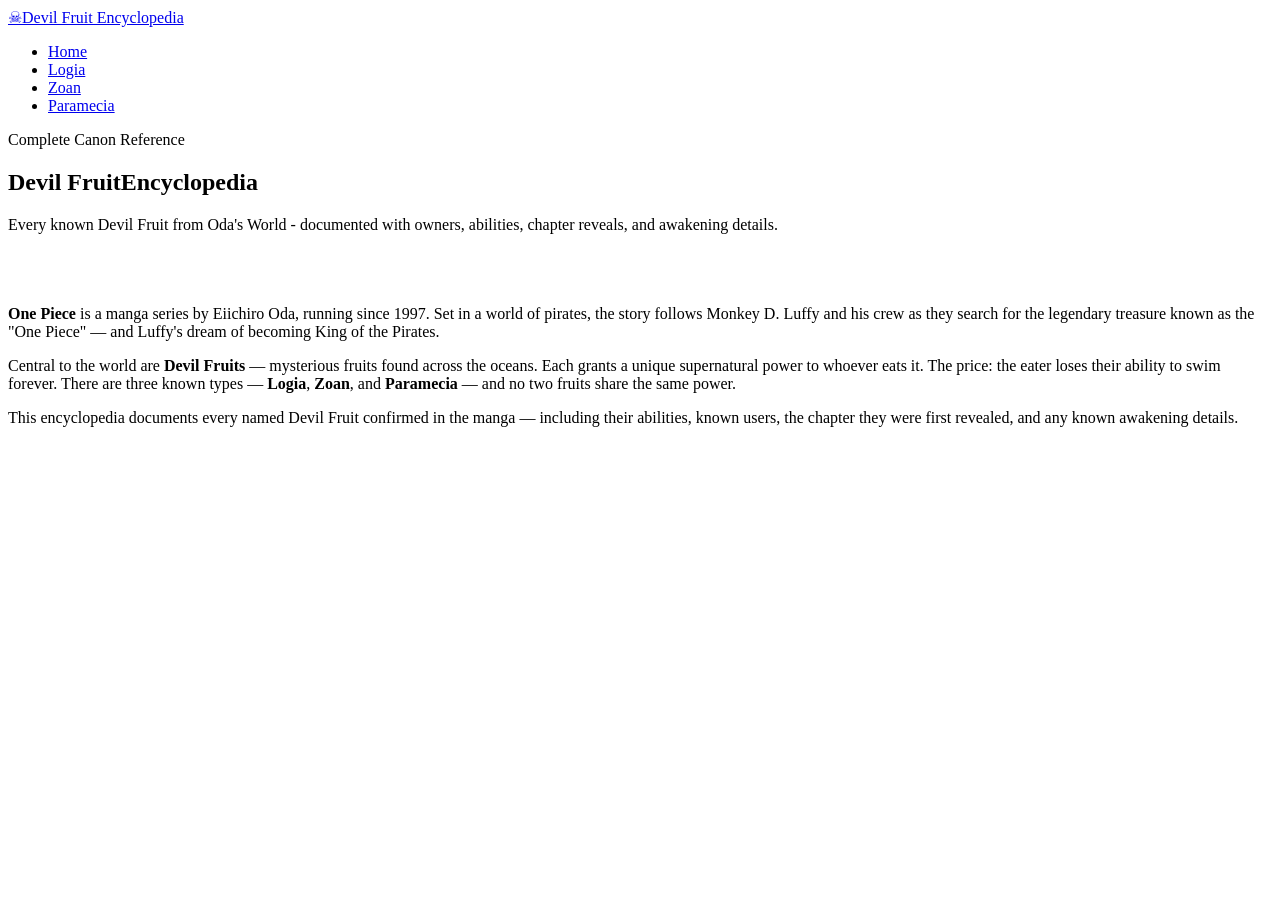
==== index.html @ a8c01591 "Added pages, finished navigation and hero box" ====
<!DOCTYPE html>
<html lang="en">
<head>
  <meta charset="UTF-8">
  <meta name="viewport" content="width=device-width, initial-scale=1.0">
  <title>Devil Fruit Encyclopedia</title>
  <link rel="stylesheet" href="styles/style.css">
  <base href="index.html">
</head>
<body>

  <nav>
    <a href="index.html"><span class="nav-logo-devil">☠</span><span class="nav-logo-text">Devil Fruit Encyclopedia</span></a>
    <ul>
      <li><a href="index.html" class="active">Home</a></li>
      <li><a href="logia.html">Logia</a></li>
      <li><a href="zoan.html">Zoan</a></li>
      <li><a href="paramecia.html">Paramecia</a></li>
    </ul>
  </nav>

  <!--Hero Box-->
  <section>
    <div class="hero-panel-lines"></div>
    <div class="hero-inner"></div>
      <div>
        <div class="hero-tag">Complete Canon Reference</div>
        <h1 class="hero-title">Devil Fruit<span>Encyclopedia</span></h1>
        <p class="hero-subtitle">Every known Devil Fruit from Oda's World - documented with owners, abilities, chapter reveals, and awakening details. </p>
        <a href="logia.html" style="display:inline-block; font-family:var(--font-head); font-size:12px; font-weight:700; letter-spacing:3px; text-transform:uppercase; background:var(--red); color:#fff; padding:12px 28px; text-decoration:none; border:3px solid var(--ink); box-shadow:var(--shadow); transition:transform 0.15s, box-shadow 0.15s;" onmouseover="this.style.transform='translate(-3px,-3px)';this.style.boxShadow='7px 7px 0 var(--ink)'" onmouseout="this.style.transform='';this.style.boxShadow='4px 4px 0 var(--ink)'">Browse Fruits →</a>
      </div>
      <div class="hero-box">
        <p><strong>One Piece</strong> is a manga series by Eiichiro Oda, running since 1997. Set in a world of pirates, the story follows Monkey D. Luffy and his crew as they search for the legendary treasure known as the "One Piece" — and Luffy's dream of becoming King of the Pirates.</p>
        <p>Central to the world are <strong>Devil Fruits</strong> — mysterious fruits found across the oceans. Each grants a unique supernatural power to whoever eats it. The price: the eater loses their ability to swim forever. There are three known types — <strong style="color:var(--logia)">Logia</strong>, <strong style="color:var(--zoan)">Zoan</strong>, and <strong style="color:var(--paramecia)">Paramecia</strong> — and no two fruits share the same power.</p>
        <p>This encyclopedia documents every named Devil Fruit confirmed in the manga — including their abilities, known users, the chapter they were first revealed, and any known awakening details.</p>
      </div>
  </section>
  
</body>
</html>
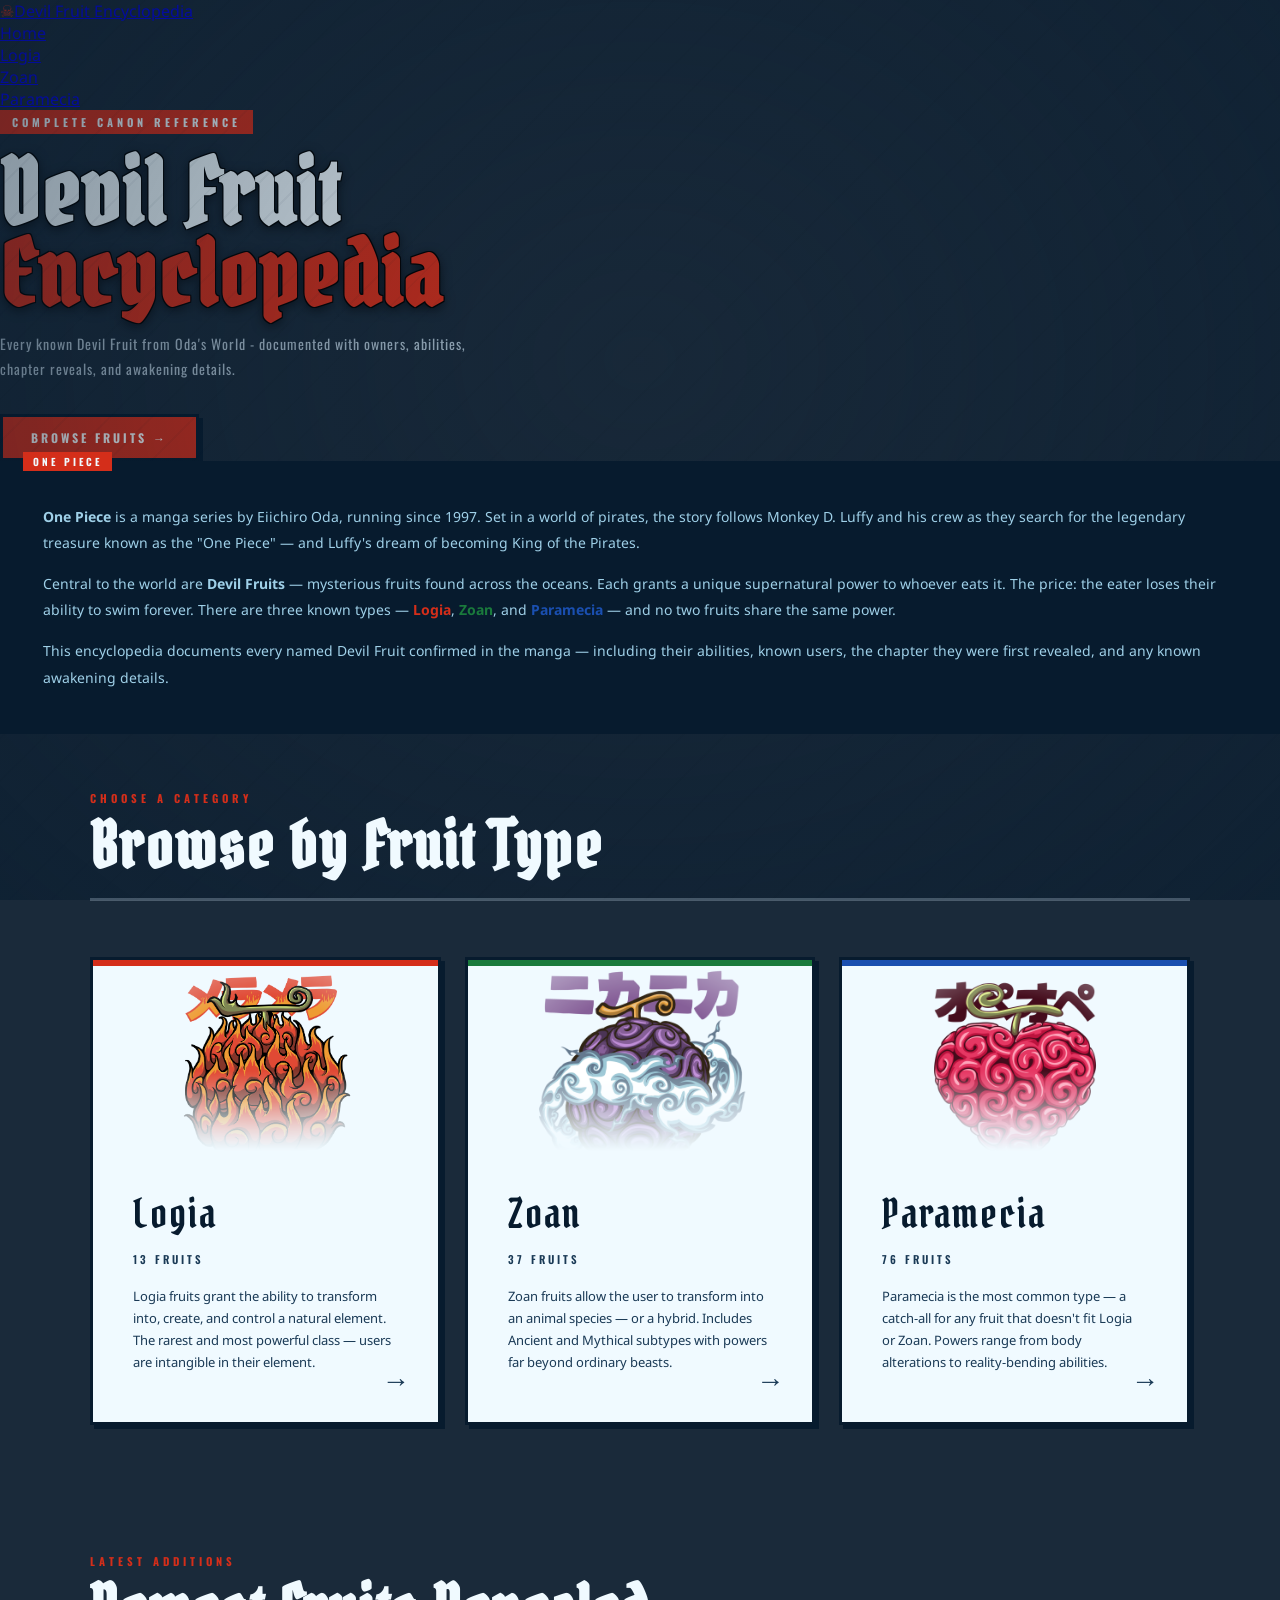
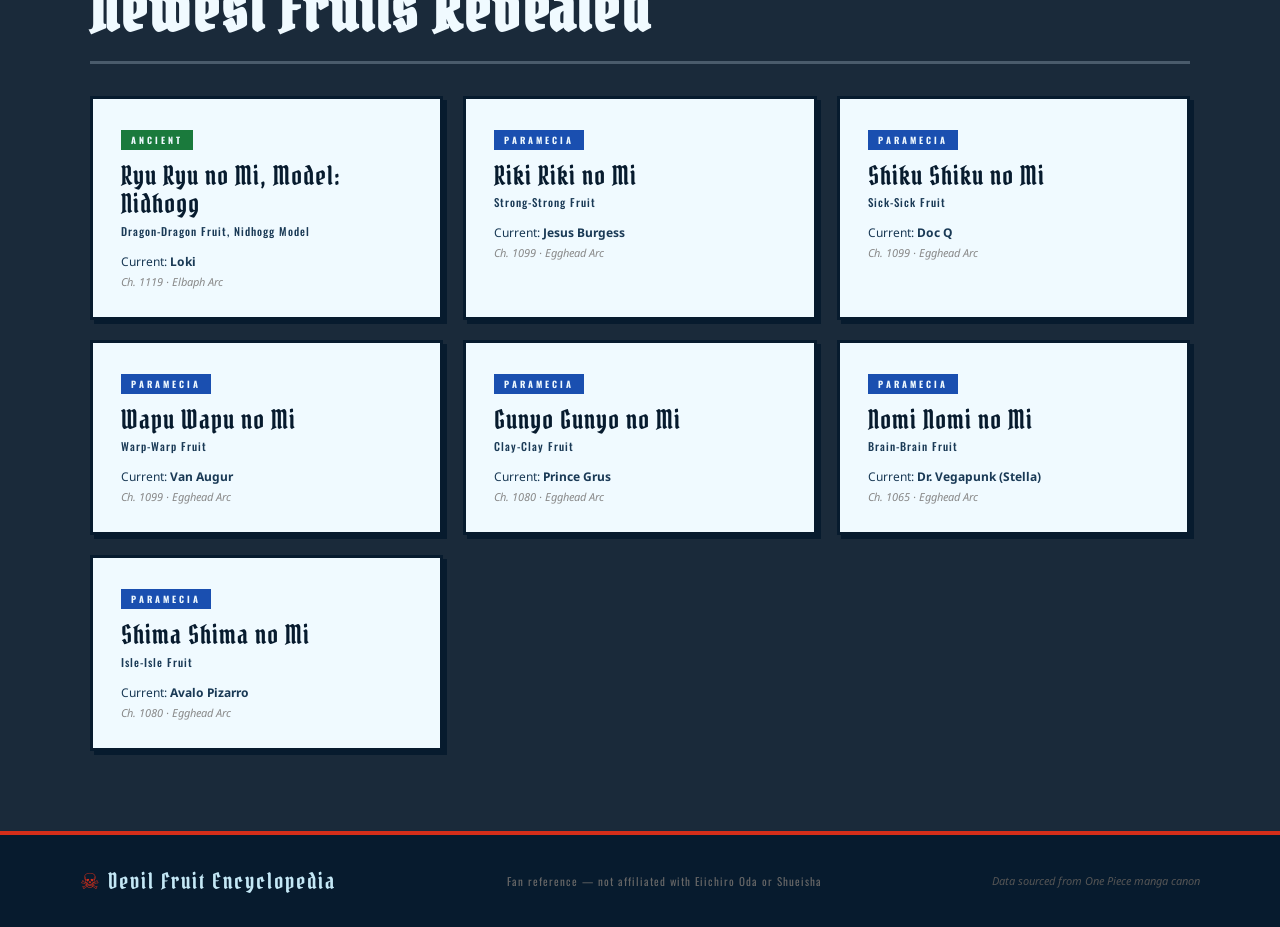
==== commit 314da280: "adding" ====
--- a/index.html
+++ b/index.html
@@ -36,5 +36,168 @@
       </div>
   </section>
   
+  <!--Fruit Type Buttons-->
+<div class="sec-head">
+  <span class="sec-label">Choose a Category</span>
+  <h2 class="sec-title">Browse by Fruit Type</h2>
+</div>
+<div class="type-buttons">
+  <a href="logia.html" class="type-btn type-btn--logia">
+    <img class="type-btn-img" src="images/merameranomi.png" alt="Mera Mera no Mi">
+    <span class="type-btn-name">Logia</span>
+    <span class="type-btn-count" id="logia-count">— Fruits</span>
+    <p class="type-btn-desc">Logia fruits grant the ability to transform into, create, and control a natural element. The rarest and most powerful class — users are intangible in their element.</p>
+    <span class="type-btn-arrow">→</span>
+  </a>
+  <a href="zoan.html" class="type-btn type-btn--zoan">
+    <img class="type-btn-img" src="images/hitohitonominika.webp" alt="Hito Hito no Mi, Model: Nika">
+    <span class="type-btn-name">Zoan</span>
+    <span class="type-btn-count" id="zoan-count">— Fruits</span>
+    <p class="type-btn-desc">Zoan fruits allow the user to transform into an animal species — or a hybrid. Includes Ancient and Mythical subtypes with powers far beyond ordinary beasts.</p>
+    <span class="type-btn-arrow">→</span>
+  </a>
+  <a href="paramecia.html" class="type-btn type-btn--paramecia">
+    <img class="type-btn-img" src="images/opeopenomi.webp" alt="Ope Ope no Mi">
+    <span class="type-btn-name">Paramecia</span>
+    <span class="type-btn-count" id="paramecia-count">— Fruits</span>
+    <p class="type-btn-desc">Paramecia is the most common type — a catch-all for any fruit that doesn't fit Logia or Zoan. Powers range from body alterations to reality-bending abilities.</p>
+    <span class="type-btn-arrow">→</span>
+  </a>
+</div>
+
+<!--Newest Fruits Section-->
+<div class="sec-head" style="margin-top:16px;">
+  <span class="sec-label">Latest Additions</span>
+  <h2 class="sec-title">Newest Fruits Revealed</h2>
+</div>
+<div class="recent-section">
+  <div class="recent-grid" id="recent-grid"></div>
+</div>
+
+<footer class="footer">
+  <div class="footer-logo"><span>☠</span> Devil Fruit Encyclopedia</div>
+  <div class="footer-copy">Fan reference — not affiliated with Eiichiro Oda or Shueisha</div>
+  <div class="footer-note">Data sourced from One Piece manga canon</div>
+</footer>
+
+<!--Modal-->
+<div class="modal-overlay" id="modal-overlay">
+  <div class="modal" id="modal">
+    <div class="modal-header">
+      <div class="modal-type-bar" id="modal-type-bar"></div>
+      <div class="modal-name" id="modal-name"></div>
+      <div class="modal-english" id="modal-english"></div>
+      <button class="modal-close" id="modal-close">✕</button>
+    </div>
+    <div class="modal-body">
+      <div class="modal-section">
+        <span class="modal-section-label">Ability</span>
+        <p class="modal-section-text" id="modal-ability"></p>
+      </div>
+      <div class="modal-section">
+        <span class="modal-section-label">Reveal</span>
+        <div class="modal-meta-grid">
+          <div class="modal-meta-item">
+            <span class="modal-meta-label">Chapter</span>
+            <span class="modal-meta-value" id="modal-chapter"></span>
+          </div>
+          <div class="modal-meta-item">
+            <span class="modal-meta-label">Arc</span>
+            <span class="modal-meta-value" id="modal-arc"></span>
+          </div>
+        </div>
+      </div>
+      <div class="modal-section" id="modal-owners-section">
+        <span class="modal-section-label">Known Users</span>
+        <ul class="owners-list" id="modal-owners"></ul>
+      </div>
+      <div class="modal-section" id="modal-awakening-section" style="display:none;">
+        <span class="modal-section-label">Awakening</span>
+        <div class="awakening-box"><p id="modal-awakening-text"></p></div>
+      </div>
+    </div>
+  </div>
+</div>
+
+<script src="scripts/data.js"></script>
+<script>
+  // Populate counts
+  document.getElementById('logia-count').textContent = devilFruits.logia.length + ' Fruits';
+  document.getElementById('zoan-count').textContent = devilFruits.zoan.length + ' Fruits';
+  document.getElementById('paramecia-count').textContent = devilFruits.paramecia.length + ' Fruits';
+
+  // Build recent grid
+  const recentGrid = document.getElementById('recent-grid');
+
+  const allFruits = [
+    ...devilFruits.logia.map(f => ({ ...f, category: 'Logia' })),
+    ...devilFruits.zoan.map(f => ({ ...f, category: 'Zoan' })),
+    ...devilFruits.paramecia.map(f => ({ ...f, category: 'Paramecia' }))
+  ];
+
+  const recent = allFruits.filter(f => f.recent);
+
+  if (recent.length === 0) {
+    // Fall back to highest chapter numbers
+    const sorted = [...allFruits].sort((a, b) => b.chapter - a.chapter).slice(0, 6);
+    renderRecent(sorted);
+  } else {
+    renderRecent(recent);
+  }
+
+  function renderRecent(fruits) {
+    recentGrid.innerHTML = fruits.map(f => `
+      <div class="recent-card" onclick="openModal(${JSON.stringify(f).replace(/"/g, '&quot;')})">
+        <span class="recent-card-type recent-card-type--${f.category}">${f.subtype || f.category}</span>
+        <div class="recent-card-name">${f.name}</div>
+        <div class="recent-card-english">${f.englishName}</div>
+        <div class="recent-card-owner">Current: <strong>${f.currentOwner}</strong></div>
+        <div class="recent-card-arc">Ch. ${f.chapter || '?'} · ${f.arc}</div>
+      </div>
+    `).join('');
+  }
+
+  // Modal
+  const overlay = document.getElementById('modal-overlay');
+  document.getElementById('modal-close').onclick = closeModal;
+  overlay.addEventListener('click', e => { if (e.target === overlay) closeModal(); });
+  document.addEventListener('keydown', e => { if (e.key === 'Escape') closeModal(); });
+
+  function openModal(fruit) {
+    const typeTag = fruit.subtype || fruit.category;
+    const bar = document.getElementById('modal-type-bar');
+    bar.innerHTML = `<span class="modal-type-tag modal-type-tag--${typeTag}">${typeTag}</span>`;
+    if (fruit.awakened) bar.innerHTML += `<span class="modal-type-tag modal-type-tag--awakened">Awakened</span>`;
+
+    document.getElementById('modal-name').textContent = fruit.name;
+    document.getElementById('modal-english').textContent = fruit.englishName;
+    document.getElementById('modal-ability').textContent = fruit.ability;
+    document.getElementById('modal-chapter').textContent = fruit.chapter ? 'Ch. ' + fruit.chapter : 'Unknown';
+    document.getElementById('modal-arc').textContent = fruit.arc;
+
+    const owners = document.getElementById('modal-owners');
+    const allOwners = [...(fruit.previousOwners || []), fruit.currentOwner];
+    owners.innerHTML = (fruit.previousOwners || []).map(o =>
+      `<li>${o} <span style="color:#aaa;font-size:11px;">(former)</span></li>`
+    ).join('') + `<li class="current">${fruit.currentOwner}</li>`;
+
+    const awakSection = document.getElementById('modal-awakening-section');
+    if (fruit.awakened && fruit.awakeningAbility) {
+      awakSection.style.display = 'block';
+      document.getElementById('modal-awakening-text').textContent = fruit.awakeningAbility;
+    } else {
+      awakSection.style.display = 'none';
+    }
+
+    overlay.classList.add('open');
+    document.body.style.overflow = 'hidden';
+  }
+
+  function closeModal() {
+    overlay.classList.remove('open');
+    document.body.style.overflow = '';
+  }
+</script>
+
 </body>
 </html>
--- a/styles/style.css
+++ b/styles/style.css
@@ -0,0 +1,675 @@
+@import url('https://fonts.googleapis.com/css2?family=Pirata+One&family=Oswald:wght@400;500;600;700&family=Noto+Sans:ital,wght@0,400;0,600;1,400&display=swap');
+
+*, *::before, *::after { margin: 0; padding: 0; box-sizing: border-box; }
+
+:root {
+  --ink:       #071b2e;
+  --ink-mid:   #1a3a56;
+  --paper:     #c4e8f6;
+  --paper-dark:#9fd0e8;
+  --red:       #d42e1a;
+  --red-dark:  #a01f10;
+  --logia:     #d42e1a;
+  --zoan:      #1a7a3c;
+  --paramecia: #1a4fb0;
+  --white:     #f0faff;
+  --border:    3px solid var(--ink);
+  --shadow:    4px 4px 0 var(--ink);
+  --font-display: 'Pirata One', cursive;
+  --font-head:    'Oswald', sans-serif;
+  --font-body:    'Noto Sans', sans-serif;
+}
+
+html { scroll-behavior: smooth; }
+
+body {
+  background: url('images/bg.jpg') center center / cover fixed, #1a2a3a;
+  color: var(--ink);
+  font-family: var(--font-body);
+  overflow-x: hidden;
+}
+
+/* ── DARK VIGNETTE OVERLAY ── */
+body::before {
+  content: '';
+  position: fixed; inset: 0;
+  background: radial-gradient(ellipse at 50% 40%, rgba(7,27,46,0.10) 0%, rgba(7,27,46,0.55) 100%);
+  pointer-events: none;
+  z-index: 0;
+}
+
+/* ── NAV ── */
+.nav {
+  position: sticky; top: 0; z-index: 100;
+  background: var(--ink);
+  border-bottom: 4px solid var(--red);
+  padding: 0 48px;
+  display: flex; align-items: center; justify-content: space-between;
+  height: 64px;
+}
+.nav-logo {
+  font-family: var(--font-display);
+  font-size: 28px; letter-spacing: 2px;
+  color: var(--paper); text-decoration: none;
+  display: flex; align-items: center; gap: 10px;
+}
+.nav-logo-devil {
+  color: var(--red);
+}
+.nav-links {
+  display: flex; gap: 8px; list-style: none;
+}
+.nav-links a {
+  font-family: var(--font-head);
+  font-size: 13px; font-weight: 600;
+  letter-spacing: 2px; text-transform: uppercase;
+  color: var(--paper); text-decoration: none;
+  padding: 6px 14px;
+  border: 2px solid transparent;
+  transition: border-color 0.2s, color 0.2s, background 0.2s;
+}
+.nav-links a:hover,
+.nav-links a.active {
+  border-color: var(--red);
+  color: var(--red);
+}
+.nav-links a.active { background: rgba(204,31,31,0.1); }
+
+/* ── HERO ── */
+.hero {
+  position: relative; z-index: 1;
+  padding: 80px 80px 64px;
+  border-bottom: var(--border);
+  overflow: hidden;
+}
+.hero-panel-lines {
+  position: absolute; inset: 0;
+  background: repeating-linear-gradient(
+    -45deg,
+    transparent,
+    transparent 28px,
+    rgba(7,27,46,0.04) 28px,
+    rgba(7,27,46,0.04) 30px
+  );
+  pointer-events: none;
+}
+.hero-inner {
+  position: relative; z-index: 1;
+  max-width: 1100px; margin: 0 auto;
+  display: grid; grid-template-columns: 1fr 1fr;
+  gap: 60px; align-items: center;
+}
+.hero-tag {
+  display: inline-block;
+  font-family: var(--font-head);
+  font-size: 11px; font-weight: 700;
+  letter-spacing: 4px; text-transform: uppercase;
+  background: var(--red); color: var(--white);
+  padding: 4px 12px; margin-bottom: 20px;
+}
+.hero-title {
+  font-family: var(--font-display);
+  font-size: clamp(56px, 7vw, 100px);
+  line-height: 0.9; letter-spacing: 2px;
+  color: var(--white); margin-bottom: 16px;
+  text-shadow: 1px 1px 0 #000, -1px -1px 0 #000, 1px -1px 0 #000, -1px 1px 0 #000, 0 3px 12px rgba(0,0,0,0.7);
+}
+.hero-title span {
+  color: var(--red); display: block;
+  text-shadow: 1px 1px 0 #000, -1px -1px 0 #000, 1px -1px 0 #000, -1px 1px 0 #000, 0 3px 12px rgba(0,0,0,0.7);
+}
+.hero-subtitle {
+  font-family: var(--font-head);
+  font-size: 14px; font-weight: 400;
+  letter-spacing: 1px; color: rgba(220, 240, 255, 0.75);
+  line-height: 1.8; margin-bottom: 32px;
+  max-width: 480px;
+}
+.hero-box {
+  background: var(--ink);
+  color: var(--paper);
+  padding: 40px;
+  border: var(--border);
+  position: relative;
+}
+.hero-box::before {
+  content: 'ONE PIECE';
+  position: absolute; top: -12px; left: 20px;
+  font-family: var(--font-head);
+  font-size: 10px; font-weight: 700; letter-spacing: 3px;
+  background: var(--red); color: var(--white);
+  padding: 2px 10px;
+}
+.hero-box p {
+  font-size: 14px; line-height: 1.9; color: var(--paper-dark);
+}
+.hero-box p + p { margin-top: 14px; }
+
+/* ── SECTION HEADER ── */
+.sec-head {
+  position: relative; z-index: 1;
+  padding: 56px 80px 0;
+  max-width: 1260px; margin: 0 auto;
+}
+.sec-label {
+  font-family: var(--font-head);
+  font-size: 11px; font-weight: 700;
+  letter-spacing: 4px; text-transform: uppercase;
+  color: var(--red); display: block; margin-bottom: 8px;
+}
+.sec-title {
+  font-family: var(--font-display);
+  font-size: clamp(40px, 5vw, 72px);
+  letter-spacing: 2px; line-height: 1;
+  color: var(--white);
+  border-bottom: 3px solid rgba(220,240,255,0.25);
+  padding-bottom: 20px;
+}
+
+/* ── TYPE BUTTONS ── */
+.type-buttons {
+  position: relative; z-index: 1;
+  padding: 56px 80px;
+  max-width: 1260px; margin: 0 auto;
+  display: grid; grid-template-columns: repeat(3, 1fr);
+  gap: 24px;
+}
+.type-btn {
+  display: block; text-decoration: none;
+  background: var(--white);
+  border: var(--border);
+  box-shadow: var(--shadow);
+  padding: 48px 40px;
+  position: relative; overflow: hidden;
+  transition: transform 0.15s ease, box-shadow 0.15s ease;
+  cursor: pointer;
+}
+.type-btn::before {
+  content: '';
+  position: absolute; top: 0; left: 0; right: 0;
+  height: 6px;
+}
+.type-btn--logia::before  { background: var(--logia); }
+.type-btn--zoan::before   { background: var(--zoan); }
+.type-btn--paramecia::before { background: var(--paramecia); }
+
+.type-btn:hover {
+  transform: translate(-4px, -4px);
+  box-shadow: 8px 8px 0 var(--ink);
+}
+.type-btn:active {
+  transform: translate(0, 0);
+  box-shadow: var(--shadow);
+}
+
+.type-btn-img {
+  display: block;
+  width: calc(100% + 80px);
+  margin-left: -40px;
+  margin-top: -42px;
+  max-height: 210px;
+  object-fit: contain;
+  object-position: center top;
+  margin-bottom: 12px;
+  -webkit-mask-image: linear-gradient(to bottom, black 50%, transparent 88%),
+                      radial-gradient(ellipse 82% 90% at 50% 40%, black 28%, transparent 85%);
+  -webkit-mask-composite: source-in;
+  mask-image: linear-gradient(to bottom, black 50%, transparent 88%),
+              radial-gradient(ellipse 82% 90% at 50% 40%, black 28%, transparent 85%);
+  mask-composite: intersect;
+}
+
+.type-btn-name {
+  font-family: var(--font-display);
+  font-size: 40px; letter-spacing: 2px;
+  color: var(--ink); display: block; margin-bottom: 8px;
+}
+.type-btn-count {
+  font-family: var(--font-head);
+  font-size: 11px; font-weight: 600;
+  letter-spacing: 3px; text-transform: uppercase;
+  color: var(--ink-mid);
+}
+.type-btn-desc {
+  font-size: 13px; color: var(--ink-mid);
+  line-height: 1.7; margin-top: 16px;
+}
+.type-btn-arrow {
+  position: absolute; bottom: 24px; right: 28px;
+  font-family: var(--font-display);
+  font-size: 28px; color: var(--ink-mid);
+  transition: transform 0.2s, color 0.2s;
+}
+.type-btn:hover .type-btn-arrow { transform: translate(4px, -4px); color: var(--ink); }
+
+/* ── RECENT FRUITS ── */
+.recent-section {
+  position: relative; z-index: 1;
+  padding: 0 80px 80px;
+  max-width: 1260px; margin: 0 auto;
+}
+.recent-grid {
+  display: grid;
+  grid-template-columns: repeat(auto-fill, minmax(280px, 1fr));
+  gap: 20px; margin-top: 32px;
+}
+.recent-card {
+  background: var(--white);
+  border: var(--border);
+  box-shadow: var(--shadow);
+  padding: 28px;
+  position: relative; overflow: hidden;
+  transition: transform 0.15s, box-shadow 0.15s;
+  cursor: pointer;
+}
+.recent-card:hover {
+  transform: translate(-3px, -3px);
+  box-shadow: 7px 7px 0 var(--ink);
+}
+.recent-card-type {
+  display: inline-block;
+  font-family: var(--font-head);
+  font-size: 9px; font-weight: 700;
+  letter-spacing: 3px; text-transform: uppercase;
+  padding: 3px 10px; margin-bottom: 12px; color: var(--white);
+}
+.recent-card-type--Logia    { background: var(--logia); }
+.recent-card-type--Zoan     { background: var(--zoan); }
+.recent-card-type--Paramecia{ background: var(--paramecia); }
+
+.recent-card-name {
+  font-family: var(--font-display);
+  font-size: 26px; letter-spacing: 1px;
+  color: var(--ink); line-height: 1.1; margin-bottom: 4px;
+}
+.recent-card-english {
+  font-family: var(--font-head);
+  font-size: 11px; font-weight: 500;
+  letter-spacing: 1px; color: var(--ink-mid);
+  margin-bottom: 14px;
+}
+.recent-card-owner {
+  font-size: 12px; color: var(--ink-mid);
+}
+.recent-card-arc {
+  font-size: 11px; font-style: italic; color: #888;
+  margin-top: 4px;
+}
+
+/* ── CATEGORY PAGE GRID ── */
+.fruit-grid {
+  position: relative; z-index: 1;
+  padding: 40px 80px 80px;
+  max-width: 1260px; margin: 0 auto;
+  display: grid;
+  grid-template-columns: repeat(auto-fill, minmax(300px, 1fr));
+  gap: 20px;
+}
+.fruit-card {
+  background: var(--white);
+  border: var(--border);
+  box-shadow: var(--shadow);
+  padding: 32px 28px;
+  cursor: pointer;
+  position: relative; overflow: hidden;
+  transition: transform 0.15s, box-shadow 0.15s;
+}
+.fruit-card:hover {
+  transform: translate(-4px, -4px);
+  box-shadow: 8px 8px 0 var(--ink);
+}
+.fruit-card-top {
+  display: flex; align-items: flex-start;
+  justify-content: space-between; margin-bottom: 16px;
+}
+.fruit-card-type {
+  font-family: var(--font-head);
+  font-size: 9px; font-weight: 700;
+  letter-spacing: 3px; text-transform: uppercase;
+  padding: 3px 10px; color: var(--white);
+}
+.fruit-card-type--Logia     { background: var(--logia); }
+.fruit-card-type--Zoan      { background: var(--zoan); }
+.fruit-card-type--Paramecia { background: var(--paramecia); }
+.fruit-card-type--Ancient   { background: #7a4f00; }
+.fruit-card-type--Mythical  { background: #5a0a6e; }
+
+.fruit-card-awakened {
+  font-family: var(--font-head);
+  font-size: 9px; font-weight: 700;
+  letter-spacing: 2px; text-transform: uppercase;
+  padding: 3px 10px; color: var(--white);
+  background: var(--ink);
+}
+.fruit-card-name {
+  font-family: var(--font-display);
+  font-size: 28px; letter-spacing: 1px;
+  line-height: 1; color: var(--ink); margin-bottom: 4px;
+}
+.fruit-card-english {
+  font-family: var(--font-head);
+  font-size: 11px; font-weight: 500;
+  letter-spacing: 1px; color: var(--ink-mid);
+  margin-bottom: 16px;
+}
+.fruit-card-ability {
+  font-size: 13px; color: var(--ink-mid);
+  line-height: 1.7; margin-bottom: 20px;
+  display: -webkit-box;
+  -webkit-line-clamp: 3;
+  -webkit-box-orient: vertical;
+  overflow: hidden;
+}
+.fruit-card-footer {
+  border-top: 2px solid var(--paper-dark);
+  padding-top: 14px;
+  display: flex; justify-content: space-between; align-items: center;
+}
+.fruit-card-owner {
+  font-size: 11px; font-weight: 600;
+  color: var(--ink); letter-spacing: 0.5px;
+}
+.fruit-card-chapter {
+  font-family: var(--font-head);
+  font-size: 10px; font-weight: 600;
+  letter-spacing: 1px; color: #888;
+}
+
+/* ── MODAL ── */
+.modal-overlay {
+  position: fixed; inset: 0; z-index: 200;
+  background: rgba(13,13,13,0.85);
+  display: flex; align-items: center; justify-content: center;
+  padding: 40px 20px;
+  opacity: 0; pointer-events: none;
+  transition: opacity 0.25s;
+}
+.modal-overlay.open { opacity: 1; pointer-events: all; }
+
+.modal {
+  background: var(--paper);
+  border: var(--border);
+  box-shadow: 8px 8px 0 var(--red);
+  max-width: 700px; width: 100%;
+  max-height: 90vh; overflow-y: auto;
+  position: relative;
+  transform: translateY(20px);
+  transition: transform 0.25s;
+}
+.modal-overlay.open .modal { transform: translateY(0); }
+
+.modal-header {
+  background: var(--ink);
+  padding: 32px 40px;
+  border-bottom: 4px solid var(--red);
+  position: relative;
+}
+.modal-type-bar {
+  display: flex; gap: 8px; margin-bottom: 16px; flex-wrap: wrap;
+}
+.modal-type-tag {
+  font-family: var(--font-head);
+  font-size: 10px; font-weight: 700;
+  letter-spacing: 3px; text-transform: uppercase;
+  padding: 4px 12px; color: var(--white);
+}
+.modal-type-tag--Logia     { background: var(--logia); }
+.modal-type-tag--Zoan      { background: var(--zoan); }
+.modal-type-tag--Paramecia { background: var(--paramecia); }
+.modal-type-tag--Ancient   { background: #7a4f00; }
+.modal-type-tag--Mythical  { background: #5a0a6e; }
+.modal-type-tag--awakened  { background: var(--ink-mid); border: 1px solid #555; }
+
+.modal-name {
+  font-family: var(--font-display);
+  font-size: clamp(32px, 5vw, 52px);
+  letter-spacing: 2px; color: var(--paper);
+  line-height: 1;
+}
+.modal-english {
+  font-family: var(--font-head);
+  font-size: 14px; font-weight: 400;
+  letter-spacing: 1px; color: #aaa;
+  margin-top: 6px;
+}
+.modal-close {
+  position: absolute; top: 20px; right: 24px;
+  background: none; border: none;
+  font-family: var(--font-display);
+  font-size: 32px; color: #aaa;
+  cursor: pointer; line-height: 1;
+  transition: color 0.2s;
+}
+.modal-close:hover { color: var(--red); }
+
+.modal-body { padding: 40px; }
+
+.modal-section { margin-bottom: 32px; }
+.modal-section:last-child { margin-bottom: 0; }
+.modal-section-label {
+  font-family: var(--font-head);
+  font-size: 10px; font-weight: 700;
+  letter-spacing: 4px; text-transform: uppercase;
+  color: var(--red); margin-bottom: 10px; display: block;
+}
+.modal-section-text {
+  font-size: 14px; line-height: 1.85; color: var(--ink-mid);
+}
+.modal-section-text strong { color: var(--ink); }
+
+.modal-meta-grid {
+  display: grid; grid-template-columns: 1fr 1fr; gap: 16px;
+}
+.modal-meta-item {
+  background: var(--paper-dark);
+  border: 2px solid var(--ink);
+  padding: 14px 16px;
+}
+.modal-meta-label {
+  font-family: var(--font-head);
+  font-size: 9px; font-weight: 700;
+  letter-spacing: 3px; text-transform: uppercase;
+  color: #888; display: block; margin-bottom: 4px;
+}
+.modal-meta-value {
+  font-family: var(--font-head);
+  font-size: 14px; font-weight: 600; color: var(--ink);
+}
+
+.owners-list { list-style: none; display: flex; flex-direction: column; gap: 8px; }
+.owners-list li {
+  display: flex; align-items: center; gap: 10px;
+  font-size: 14px; color: var(--ink-mid);
+}
+.owners-list li::before {
+  content: '▶';
+  font-size: 8px; color: var(--red); flex-shrink: 0;
+}
+.owners-list li.current {
+  font-weight: 600; color: var(--ink);
+}
+.owners-list li.current::before { color: var(--logia); }
+
+.awakening-box {
+  background: var(--ink);
+  border: var(--border);
+  padding: 20px 24px;
+}
+.awakening-box p { font-size: 13px; line-height: 1.85; color: var(--paper-dark); }
+
+/* ── FILTER BAR (category pages) ── */
+.filter-bar {
+  position: relative; z-index: 1;
+  padding: 24px 80px 0;
+  max-width: 1260px; margin: 0 auto;
+  display: flex; gap: 12px; align-items: center; flex-wrap: wrap;
+}
+.filter-btn {
+  font-family: var(--font-head);
+  font-size: 11px; font-weight: 700;
+  letter-spacing: 2px; text-transform: uppercase;
+  padding: 7px 18px;
+  border: 2px solid rgba(220,240,255,0.45);
+  background: transparent; color: rgba(220,240,255,0.85);
+  cursor: pointer;
+  transition: background 0.15s, color 0.15s, border-color 0.15s;
+}
+.filter-btn:hover,
+.filter-btn.active { background: var(--white); color: var(--ink); border-color: var(--white); }
+.filter-label {
+  font-family: var(--font-head);
+  font-size: 11px; font-weight: 600;
+  letter-spacing: 2px; text-transform: uppercase;
+  color: rgba(220,240,255,0.5); margin-right: 4px;
+}
+
+/* ── SEARCH ── */
+.search-bar {
+  position: relative; z-index: 1;
+  padding: 20px 80px 0;
+  max-width: 1260px; margin: 0 auto;
+}
+.search-input {
+  width: 100%; max-width: 400px;
+  font-family: var(--font-body);
+  font-size: 14px; padding: 10px 16px;
+  border: var(--border);
+  background: var(--white);
+  color: var(--ink); outline: none;
+}
+.search-input::placeholder { color: #aaa; }
+.search-input:focus { box-shadow: var(--shadow); }
+
+/* ── FOOTER ── */
+.footer {
+  position: relative; z-index: 1;
+  background: var(--ink);
+  border-top: 4px solid var(--red);
+  padding: 32px 80px;
+  display: flex; align-items: center; justify-content: space-between;
+  flex-wrap: wrap; gap: 12px;
+}
+.footer-logo {
+  font-family: var(--font-display);
+  font-size: 22px; letter-spacing: 2px; color: var(--paper);
+}
+.footer-logo span { color: var(--red); }
+.footer-copy {
+  font-size: 11px; color: #666;
+  font-family: var(--font-head);
+  letter-spacing: 1px;
+}
+.footer-note {
+  font-size: 11px; color: #555;
+  font-style: italic;
+}
+
+/* ── EMPTY STATE ── */
+.empty-state {
+  grid-column: 1/-1;
+  text-align: center; padding: 80px 20px;
+  font-family: var(--font-display);
+  font-size: 32px; color: rgba(220,240,255,0.6);
+  letter-spacing: 2px;
+}
+
+/* ── SCROLLBAR ── */
+::-webkit-scrollbar { width: 8px; }
+::-webkit-scrollbar-track { background: var(--paper-dark); }
+::-webkit-scrollbar-thumb { background: var(--ink); }
+
+/* ── RESPONSIVE ── */
+@media (max-width: 900px) {
+  .nav { padding: 0 24px; }
+  .nav-logo { font-size: 22px; }
+
+  .hero-cat { padding: 36px 24px !important; }
+  .hero-cat::before { font-size: 80px !important; right: 16px !important; }
+
+  .hero { padding: 48px 24px 40px; }
+  .hero-inner {
+    grid-template-columns: 1fr;
+    gap: 32px;
+  }
+  .hero-box { padding: 28px 24px; }
+
+  .sec-head { padding: 40px 24px 0; }
+
+  .type-buttons {
+    grid-template-columns: 1fr;
+    padding: 32px 24px;
+    gap: 16px;
+  }
+  .type-btn { padding: 6px 24px 32px; overflow: hidden; }
+  .type-btn-img {
+    width: calc(100% + 48px);
+    margin-left: -24px;
+    margin-top: 0;
+  }
+  .type-btn-arrow { bottom: 16px; right: 20px; }
+
+  .recent-section { padding: 0 24px 48px; }
+  .recent-grid { grid-template-columns: repeat(auto-fill, minmax(220px, 1fr)); }
+
+  .fruit-grid {
+    grid-template-columns: repeat(auto-fill, minmax(240px, 1fr));
+    padding: 24px 24px 48px;
+  }
+
+  .filter-bar { padding: 20px 24px 0; }
+  .search-bar { padding: 16px 24px 0; }
+
+  .footer { padding: 24px; flex-direction: column; align-items: flex-start; gap: 8px; }
+}
+
+@media (max-width: 600px) {
+  .hero-cat { padding: 28px 16px !important; }
+  .hero-cat::before { display: none !important; }
+
+  .nav { padding: 0 16px; height: 56px; }
+  .nav-logo { font-size: 22px; gap: 0; }
+  .nav-logo-text { display: none; }
+  .nav-links { gap: 0; }
+  .nav-links a { font-size: 10px; padding: 4px 9px; letter-spacing: 0.5px; }
+
+  .hero { padding: 36px 16px 32px; }
+  .hero-title { font-size: clamp(44px, 12vw, 72px); }
+  .hero-box { padding: 24px 20px; }
+  .hero-box p { font-size: 13px; }
+
+  .sec-head { padding: 32px 16px 0; }
+  .sec-title { font-size: clamp(32px, 8vw, 48px); padding-bottom: 14px; }
+
+  .type-buttons { padding: 24px 16px; gap: 14px; }
+  .type-btn { padding: 6px 20px 28px; overflow: hidden; }
+  .type-btn-img {
+    width: calc(100% + 40px);
+    margin-left: -20px;
+    margin-top: 0;
+    max-height: 180px;
+  }
+  .type-btn-name { font-size: 32px; }
+
+  .recent-section { padding: 0 16px 40px; }
+  .recent-grid { grid-template-columns: 1fr; }
+
+  .fruit-grid {
+    grid-template-columns: 1fr;
+    padding: 20px 16px 40px;
+  }
+
+  .filter-bar { padding: 16px 16px 0; flex-wrap: wrap; gap: 8px; }
+  .filter-btn { font-size: 10px; padding: 6px 14px; }
+  .search-bar { padding: 12px 16px 0; }
+  .search-input { max-width: 100%; }
+
+  .modal { margin: 0 8px; }
+  .modal-header { padding: 24px 20px; }
+  .modal-name { font-size: clamp(26px, 7vw, 36px); }
+  .modal-body { padding: 24px 20px; }
+  .modal-meta-grid { grid-template-columns: 1fr 1fr; gap: 10px; }
+
+  .footer { padding: 20px 16px; }
+  .footer-logo { font-size: 18px; }
+  .footer-copy, .footer-note { font-size: 10px; }
+}
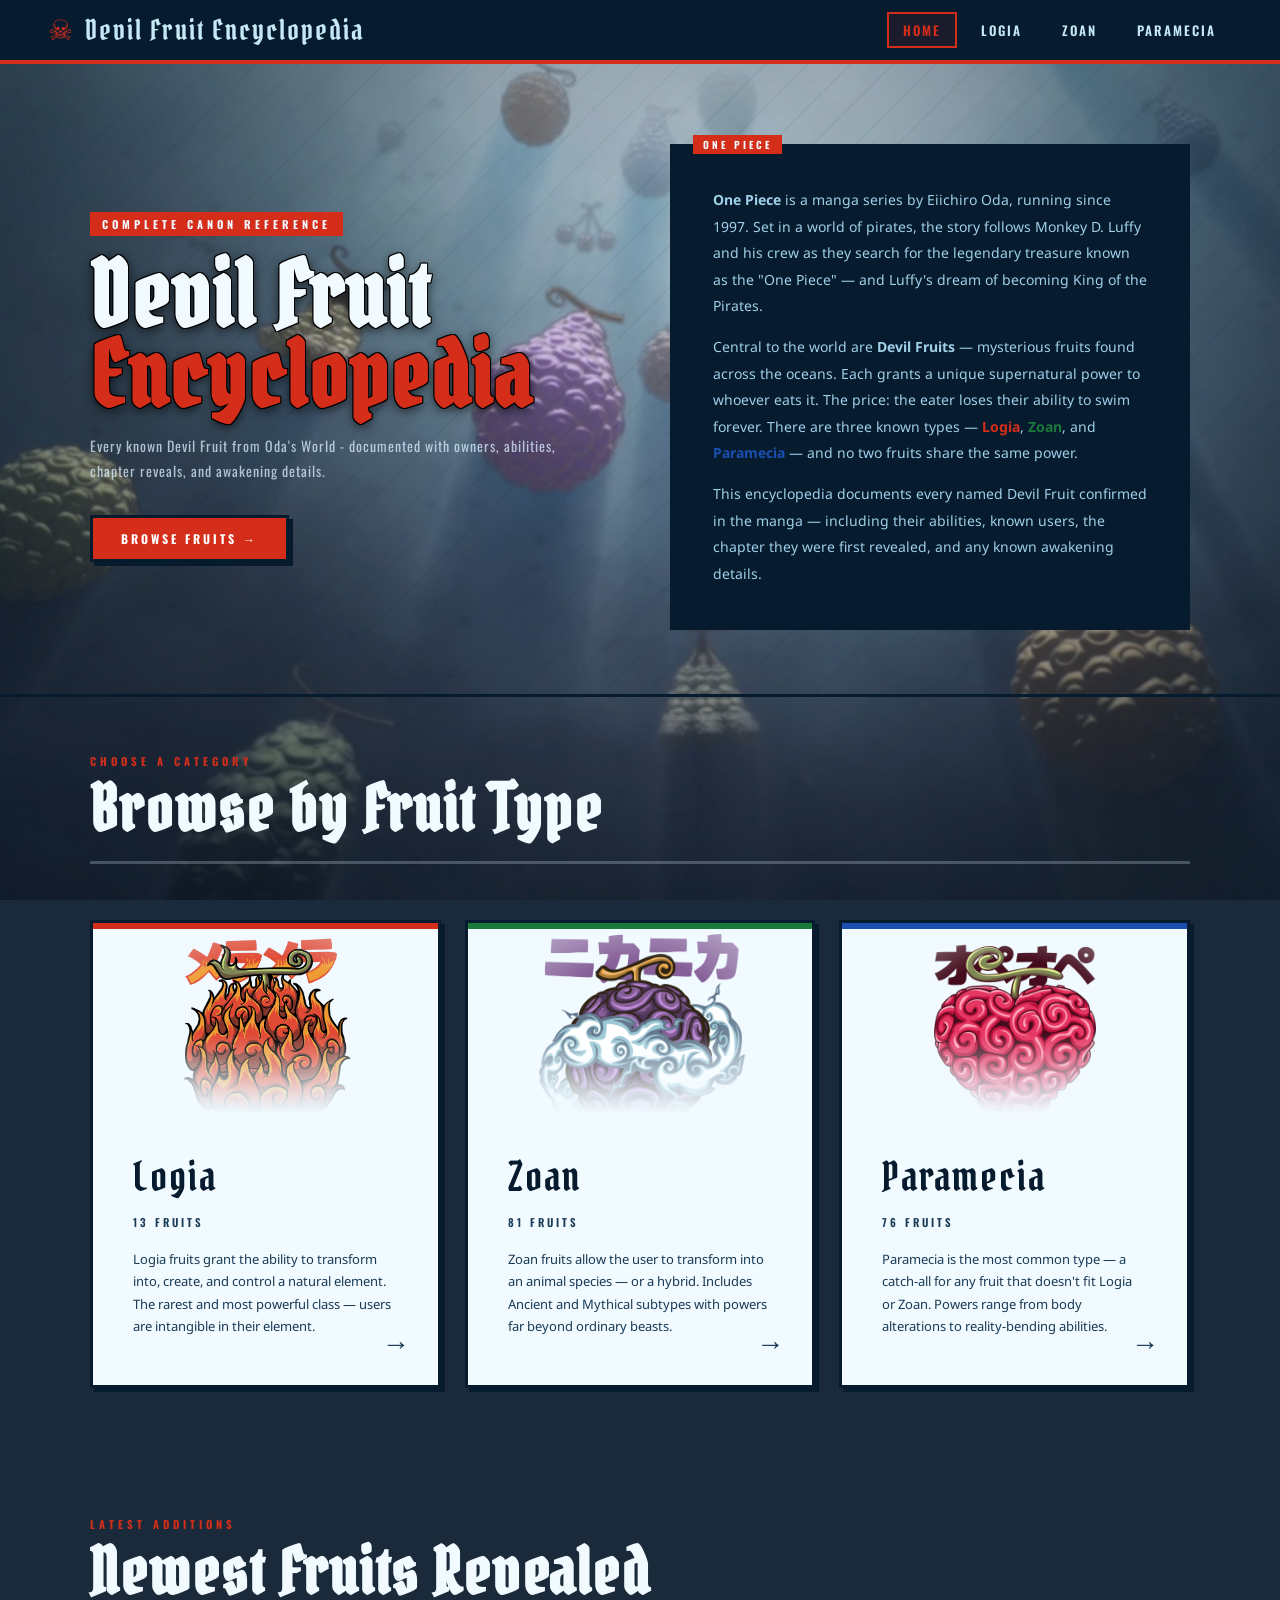
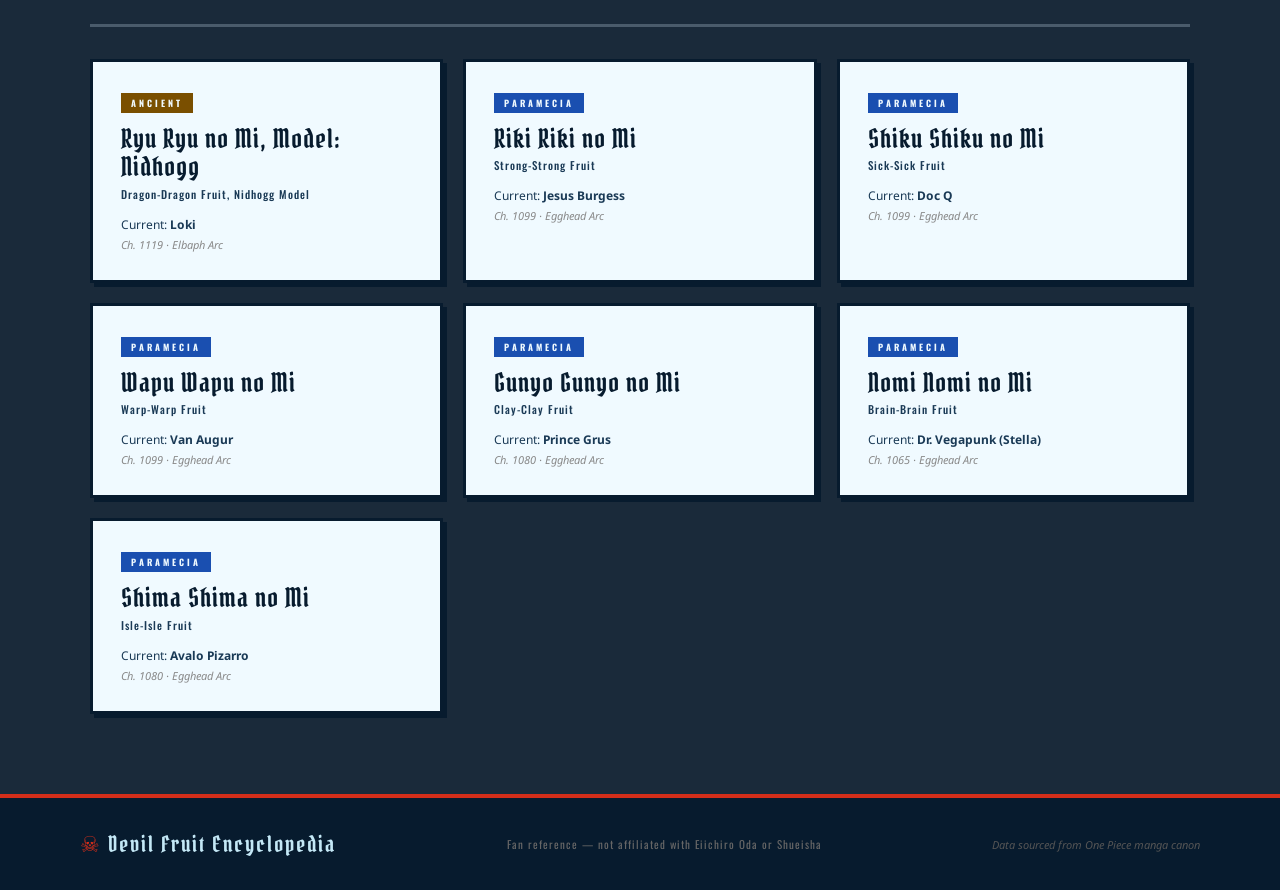
==== commit bb23e41d: "finished adding devilfruits, and adjusting paramecia,zoan,logia pages" ====
--- a/index.html
+++ b/index.html
@@ -5,13 +5,12 @@
   <meta name="viewport" content="width=device-width, initial-scale=1.0">
   <title>Devil Fruit Encyclopedia</title>
   <link rel="stylesheet" href="styles/style.css">
-  <base href="index.html">
 </head>
 <body>
 
-  <nav>
-    <a href="index.html"><span class="nav-logo-devil">☠</span><span class="nav-logo-text">Devil Fruit Encyclopedia</span></a>
-    <ul>
+  <nav class="nav">
+    <a href="index.html" class="nav-logo"><span class="nav-logo-devil">☠</span><span class="nav-logo-text"> Devil Fruit Encyclopedia</span></a>
+    <ul class="nav-links">
       <li><a href="index.html" class="active">Home</a></li>
       <li><a href="logia.html">Logia</a></li>
       <li><a href="zoan.html">Zoan</a></li>
@@ -20,9 +19,9 @@
   </nav>
 
   <!--Hero Box-->
-  <section>
+  <section class="hero">
     <div class="hero-panel-lines"></div>
-    <div class="hero-inner"></div>
+    <div class="hero-inner">
       <div>
         <div class="hero-tag">Complete Canon Reference</div>
         <h1 class="hero-title">Devil Fruit<span>Encyclopedia</span></h1>
@@ -34,6 +33,7 @@
         <p>Central to the world are <strong>Devil Fruits</strong> — mysterious fruits found across the oceans. Each grants a unique supernatural power to whoever eats it. The price: the eater loses their ability to swim forever. There are three known types — <strong style="color:var(--logia)">Logia</strong>, <strong style="color:var(--zoan)">Zoan</strong>, and <strong style="color:var(--paramecia)">Paramecia</strong> — and no two fruits share the same power.</p>
         <p>This encyclopedia documents every named Devil Fruit confirmed in the manga — including their abilities, known users, the chapter they were first revealed, and any known awakening details.</p>
       </div>
+    </div>
   </section>
   
   <!--Fruit Type Buttons-->
@@ -120,6 +120,7 @@
 </div>
 
 <script src="scripts/data.js"></script>
+<script src="scripts/fruit-page.js"></script>
 <script>
   // Populate counts
   document.getElementById('logia-count').textContent = devilFruits.logia.length + ' Fruits';
@@ -135,68 +136,32 @@
     ...devilFruits.paramecia.map(f => ({ ...f, category: 'Paramecia' }))
   ];
 
-  const recent = allFruits.filter(f => f.recent);
-
+  let recent = allFruits.filter(f => f.recent);
   if (recent.length === 0) {
     // Fall back to highest chapter numbers
-    const sorted = [...allFruits].sort((a, b) => b.chapter - a.chapter).slice(0, 6);
-    renderRecent(sorted);
-  } else {
-    renderRecent(recent);
+    recent = [...allFruits].sort((a, b) => (b.chapter || 0) - (a.chapter || 0)).slice(0, 6);
   }
 
-  function renderRecent(fruits) {
-    recentGrid.innerHTML = fruits.map(f => `
-      <div class="recent-card" onclick="openModal(${JSON.stringify(f).replace(/"/g, '&quot;')})">
-        <span class="recent-card-type recent-card-type--${f.category}">${f.subtype || f.category}</span>
+  recentGrid.innerHTML = recent.map((f, i) => {
+    const typeLabel = getTypeLabel(f, f.category);
+    return `
+      <div class="recent-card" data-index="${i}">
+        <span class="recent-card-type recent-card-type--${typeLabel}">${typeLabel}</span>
+        ${f.artificial ? '<span class="recent-card-type recent-card-type--artificial">Artificial</span>' : ''}
         <div class="recent-card-name">${f.name}</div>
         <div class="recent-card-english">${f.englishName}</div>
         <div class="recent-card-owner">Current: <strong>${f.currentOwner}</strong></div>
         <div class="recent-card-arc">Ch. ${f.chapter || '?'} · ${f.arc}</div>
       </div>
-    `).join('');
-  }
+    `;
+  }).join('');
 
-  // Modal
-  const overlay = document.getElementById('modal-overlay');
-  document.getElementById('modal-close').onclick = closeModal;
-  overlay.addEventListener('click', e => { if (e.target === overlay) closeModal(); });
-  document.addEventListener('keydown', e => { if (e.key === 'Escape') closeModal(); });
+  recentGrid.addEventListener('click', e => {
+    const card = e.target.closest('.recent-card');
+    if (card) openModal(recent[card.dataset.index], recent[card.dataset.index].category);
+  });
 
-  function openModal(fruit) {
-    const typeTag = fruit.subtype || fruit.category;
-    const bar = document.getElementById('modal-type-bar');
-    bar.innerHTML = `<span class="modal-type-tag modal-type-tag--${typeTag}">${typeTag}</span>`;
-    if (fruit.awakened) bar.innerHTML += `<span class="modal-type-tag modal-type-tag--awakened">Awakened</span>`;
-
-    document.getElementById('modal-name').textContent = fruit.name;
-    document.getElementById('modal-english').textContent = fruit.englishName;
-    document.getElementById('modal-ability').textContent = fruit.ability;
-    document.getElementById('modal-chapter').textContent = fruit.chapter ? 'Ch. ' + fruit.chapter : 'Unknown';
-    document.getElementById('modal-arc').textContent = fruit.arc;
-
-    const owners = document.getElementById('modal-owners');
-    const allOwners = [...(fruit.previousOwners || []), fruit.currentOwner];
-    owners.innerHTML = (fruit.previousOwners || []).map(o =>
-      `<li>${o} <span style="color:#aaa;font-size:11px;">(former)</span></li>`
-    ).join('') + `<li class="current">${fruit.currentOwner}</li>`;
-
-    const awakSection = document.getElementById('modal-awakening-section');
-    if (fruit.awakened && fruit.awakeningAbility) {
-      awakSection.style.display = 'block';
-      document.getElementById('modal-awakening-text').textContent = fruit.awakeningAbility;
-    } else {
-      awakSection.style.display = 'none';
-    }
-
-    overlay.classList.add('open');
-    document.body.style.overflow = 'hidden';
-  }
-
-  function closeModal() {
-    overlay.classList.remove('open');
-    document.body.style.overflow = '';
-  }
+  initModal();
 </script>
 
 </body>
--- a/styles/style.css
+++ b/styles/style.css
@@ -23,7 +23,7 @@
 html { scroll-behavior: smooth; }
 
 body {
-  background: url('images/bg.jpg') center center / cover fixed, #1a2a3a;
+  background: url('../images/bg.jpg') center center / cover fixed, #1a2a3a;
   color: var(--ink);
   font-family: var(--font-body);
   overflow-x: hidden;
@@ -276,6 +276,10 @@
 .recent-card-type--Logia    { background: var(--logia); }
 .recent-card-type--Zoan     { background: var(--zoan); }
 .recent-card-type--Paramecia{ background: var(--paramecia); }
+.recent-card-type--Regular  { background: var(--zoan); }
+.recent-card-type--Ancient  { background: #7a4f00; }
+.recent-card-type--Mythical { background: #5a0a6e; }
+.recent-card-type--artificial { background: #6b7280; margin-left: 6px; }
 
 .recent-card-name {
   font-family: var(--font-display);
@@ -331,9 +335,18 @@
 .fruit-card-type--Logia     { background: var(--logia); }
 .fruit-card-type--Zoan      { background: var(--zoan); }
 .fruit-card-type--Paramecia { background: var(--paramecia); }
+.fruit-card-type--Regular   { background: var(--zoan); }
 .fruit-card-type--Ancient   { background: #7a4f00; }
 .fruit-card-type--Mythical  { background: #5a0a6e; }
 
+.fruit-card-badges { display: flex; gap: 6px; flex-wrap: wrap; justify-content: flex-end; }
+.fruit-card-artificial {
+  font-family: var(--font-head);
+  font-size: 9px; font-weight: 700;
+  letter-spacing: 2px; text-transform: uppercase;
+  padding: 3px 10px; color: var(--white);
+  background: #6b7280;
+}
 .fruit-card-awakened {
   font-family: var(--font-head);
   font-size: 9px; font-weight: 700;
@@ -384,7 +397,7 @@
   opacity: 0; pointer-events: none;
   transition: opacity 0.25s;
 }
-.modal-overlay.open { opacity: 1; pointer-events: all; }
+.modal-overlay.open { opacity: 1; pointer-events: auto; }
 
 .modal {
   background: var(--paper);
@@ -416,8 +429,10 @@
 .modal-type-tag--Logia     { background: var(--logia); }
 .modal-type-tag--Zoan      { background: var(--zoan); }
 .modal-type-tag--Paramecia { background: var(--paramecia); }
+.modal-type-tag--Regular   { background: var(--zoan); }
 .modal-type-tag--Ancient   { background: #7a4f00; }
 .modal-type-tag--Mythical  { background: #5a0a6e; }
+.modal-type-tag--artificial { background: #6b7280; }
 .modal-type-tag--awakened  { background: var(--ink-mid); border: 1px solid #555; }
 
 .modal-name {
